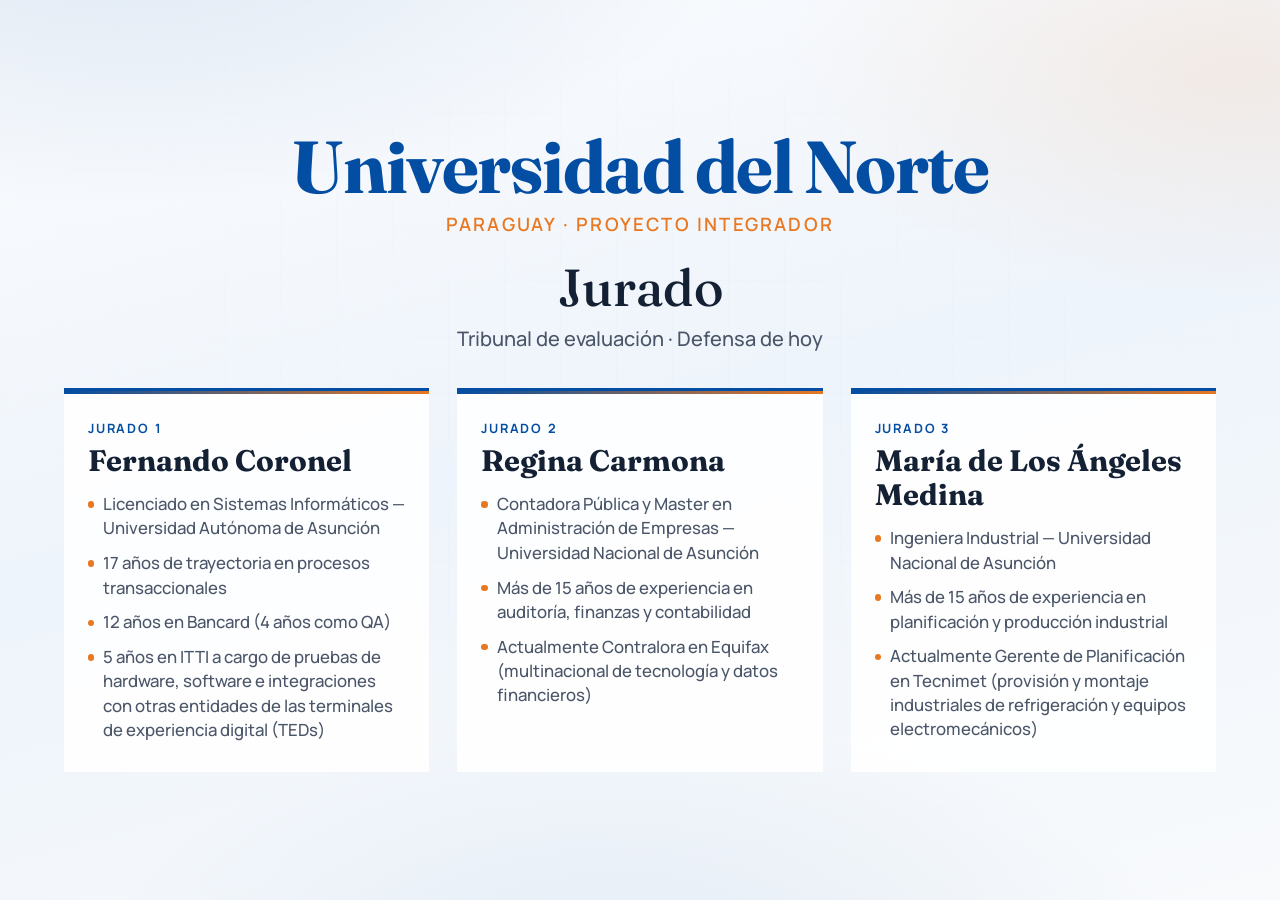
==== presentacion-jurado/index.html @ 14d4aced "Add light Uninorte jury presentation page Static Spanish projection page for the Proyecto Integrador" ====
<!DOCTYPE html>
<html lang="es">
<head>
  <meta charset="UTF-8" />
  <meta name="viewport" content="width=device-width, initial-scale=1" />
  <title>Jurado · Proyecto Integrador · Universidad del Norte</title>
  <link rel="preconnect" href="https://fonts.googleapis.com" />
  <link rel="preconnect" href="https://fonts.gstatic.com" crossorigin />
  <link href="https://fonts.googleapis.com/css2?family=Fraunces:opsz,wght@9..144,500;9..144,700&family=Manrope:wght@400;500;600;700&display=swap" rel="stylesheet" />
  <link rel="stylesheet" href="styles.css" />
</head>
<body>
  <div class="atmosphere" aria-hidden="true"></div>

  <main class="stage">
    <header class="brand-block">
      <p class="brand-mark">Universidad del Norte</p>
      <p class="brand-sub">Paraguay · Proyecto Integrador</p>
      <h1 class="title">Jurado</h1>
      <p class="lede">Tribunal de evaluación · Defensa de hoy</p>
    </header>

    <section class="profiles" aria-label="Miembros del jurado">
      <article class="profile profile--filled">
        <div class="profile__accent" aria-hidden="true"></div>
        <p class="profile__role">Jurado 1</p>
        <h2 class="profile__name">Fernando Coronel</h2>
        <ul class="profile__bio">
          <li>Licenciado en Sistemas Informáticos — Universidad Autónoma de Asunción</li>
          <li>17 años de trayectoria en procesos transaccionales</li>
          <li>12 años en Bancard (4 años como QA)</li>
          <li>5 años en ITTI a cargo de pruebas de hardware, software e integraciones con otras entidades de las terminales de experiencia digital (TEDs)</li>
        </ul>
      </article>

      <article class="profile profile--filled">
        <div class="profile__accent" aria-hidden="true"></div>
        <p class="profile__role">Jurado 2</p>
        <h2 class="profile__name">Regina Carmona</h2>
        <ul class="profile__bio">
          <li>Contadora Pública y Master en Administración de Empresas — Universidad Nacional de Asunción</li>
          <li>Más de 15 años de experiencia en auditoría, finanzas y contabilidad</li>
          <li>Actualmente Contralora en Equifax (multinacional de tecnología y datos financieros)</li>
        </ul>
      </article>

      <article class="profile profile--filled">
        <div class="profile__accent" aria-hidden="true"></div>
        <p class="profile__role">Jurado 3</p>
        <h2 class="profile__name">María de Los Ángeles Medina</h2>
        <ul class="profile__bio">
          <li>Ingeniera Industrial — Universidad Nacional de Asunción</li>
          <li>Más de 15 años de experiencia en planificación y producción industrial</li>
          <li>Actualmente Gerente de Planificación en Tecnimet (provisión y montaje industriales de refrigeración y equipos electromecánicos)</li>
        </ul>
      </article>
    </section>
  </main>
</body>
</html>
---- presentacion-jurado/styles.css ----
/* UniNorte-inspired light projection palette
   Primary blue: #034EA2 (institutional)
   Accent orange: #E87822 (warm CTA / highlight)
   Surfaces: off-white / soft blue wash — projector-safe */
:root {
  --blue: #034ea2;
  --blue-deep: #023a7a;
  --blue-soft: #e8f1fb;
  --orange: #e87822;
  --orange-soft: #fff1e4;
  --ink: #142033;
  --ink-muted: #4a5568;
  --paper: #f6f8fc;
  --paper-bright: #ffffff;
  --line: rgba(3, 78, 162, 0.14);
  --font-display: "Fraunces", "Georgia", serif;
  --font-body: "Manrope", "Segoe UI", sans-serif;
}

*,
*::before,
*::after {
  box-sizing: border-box;
}

html,
body {
  margin: 0;
  min-height: 100%;
}

body {
  font-family: var(--font-body);
  color: var(--ink);
  background: var(--paper);
  overflow-x: hidden;
}

.atmosphere {
  position: fixed;
  inset: 0;
  z-index: 0;
  pointer-events: none;
  background:
    radial-gradient(ellipse 90% 60% at 8% -10%, rgba(3, 78, 162, 0.12), transparent 55%),
    radial-gradient(ellipse 70% 50% at 96% 8%, rgba(232, 120, 34, 0.1), transparent 50%),
    radial-gradient(ellipse 80% 55% at 50% 110%, rgba(3, 78, 162, 0.08), transparent 55%),
    linear-gradient(165deg, #fbfcfe 0%, #eef4fb 48%, #f8fafc 100%);
}

.atmosphere::after {
  content: "";
  position: absolute;
  inset: 0;
  opacity: 0.35;
  background-image:
    linear-gradient(rgba(3, 78, 162, 0.035) 1px, transparent 1px),
    linear-gradient(90deg, rgba(3, 78, 162, 0.035) 1px, transparent 1px);
  background-size: 56px 56px;
  mask-image: radial-gradient(ellipse 75% 70% at 50% 40%, #000 20%, transparent 85%);
}

.stage {
  position: relative;
  z-index: 1;
  min-height: 100vh;
  display: flex;
  flex-direction: column;
  justify-content: center;
  gap: clamp(1.75rem, 4vh, 3rem);
  padding: clamp(1.5rem, 4vw, 3.5rem) clamp(1.25rem, 5vw, 4rem);
  max-width: 1280px;
  margin: 0 auto;
}

.brand-block {
  text-align: center;
  animation: rise 0.8s ease-out both;
}

.brand-mark {
  margin: 0;
  font-family: var(--font-display);
  font-weight: 700;
  font-size: clamp(2.4rem, 6.5vw, 4.6rem);
  line-height: 1.05;
  letter-spacing: -0.02em;
  color: var(--blue);
}

.brand-sub {
  margin: 0.35rem 0 0;
  font-size: clamp(0.95rem, 1.6vw, 1.15rem);
  font-weight: 600;
  letter-spacing: 0.12em;
  text-transform: uppercase;
  color: var(--orange);
}

.title {
  margin: clamp(1rem, 2.5vh, 1.6rem) 0 0;
  font-family: var(--font-display);
  font-weight: 500;
  font-size: clamp(2rem, 4.5vw, 3.25rem);
  line-height: 1.1;
  color: var(--ink);
}

.lede {
  margin: 0.5rem 0 0;
  font-size: clamp(1rem, 1.8vw, 1.25rem);
  color: var(--ink-muted);
  font-weight: 500;
}

.profiles {
  display: grid;
  grid-template-columns: repeat(3, minmax(0, 1fr));
  gap: clamp(1rem, 2.5vw, 1.75rem);
  align-items: stretch;
}

.profile {
  position: relative;
  padding: clamp(1.25rem, 2.5vw, 1.75rem) clamp(1.1rem, 2vw, 1.5rem)
    clamp(1.35rem, 2.5vw, 1.85rem);
  background: color-mix(in srgb, var(--paper-bright) 88%, transparent);
  border-top: 3px solid var(--blue);
  animation: rise 0.85s ease-out both;
}

.profile:nth-child(1) {
  animation-delay: 0.12s;
}

.profile:nth-child(2) {
  animation-delay: 0.24s;
}

.profile:nth-child(3) {
  animation-delay: 0.36s;
}

.profile__accent {
  position: absolute;
  left: 0;
  top: 0;
  width: 100%;
  height: 3px;
  background: linear-gradient(90deg, var(--blue), var(--orange));
  transform-origin: left center;
  animation: sweep 1.1s ease-out both;
}

.profile:nth-child(2) .profile__accent {
  animation-delay: 0.2s;
}

.profile:nth-child(3) .profile__accent {
  animation-delay: 0.35s;
}

.profile__role {
  margin: 0;
  font-size: 0.8rem;
  font-weight: 700;
  letter-spacing: 0.14em;
  text-transform: uppercase;
  color: var(--blue);
}

.profile__name {
  margin: 0.45rem 0 0.9rem;
  font-family: var(--font-display);
  font-weight: 700;
  font-size: clamp(1.45rem, 2.4vw, 1.85rem);
  line-height: 1.15;
  color: var(--ink);
}

.profile__bio {
  margin: 0;
  padding: 0;
  list-style: none;
  display: flex;
  flex-direction: column;
  gap: 0.65rem;
}

.profile__bio li {
  position: relative;
  padding-left: 0.95rem;
  font-size: clamp(0.92rem, 1.35vw, 1.05rem);
  line-height: 1.45;
  color: var(--ink-muted);
  font-weight: 500;
}

.profile__bio li::before {
  content: "";
  position: absolute;
  left: 0;
  top: 0.55em;
  width: 0.4rem;
  height: 0.4rem;
  border-radius: 50%;
  background: var(--orange);
}

@keyframes rise {
  from {
    opacity: 0;
    transform: translateY(14px);
  }
  to {
    opacity: 1;
    transform: translateY(0);
  }
}

@keyframes sweep {
  from {
    transform: scaleX(0);
  }
  to {
    transform: scaleX(1);
  }
}

@media (max-width: 900px) {
  .stage {
    justify-content: flex-start;
    padding-top: 2rem;
    padding-bottom: 2.5rem;
  }

  .profiles {
    grid-template-columns: 1fr;
  }

  .brand-mark {
    font-size: clamp(2rem, 9vw, 3rem);
  }
}

@media (prefers-reduced-motion: reduce) {
  .brand-block,
  .profile,
  .profile__accent {
    animation: none;
  }
}
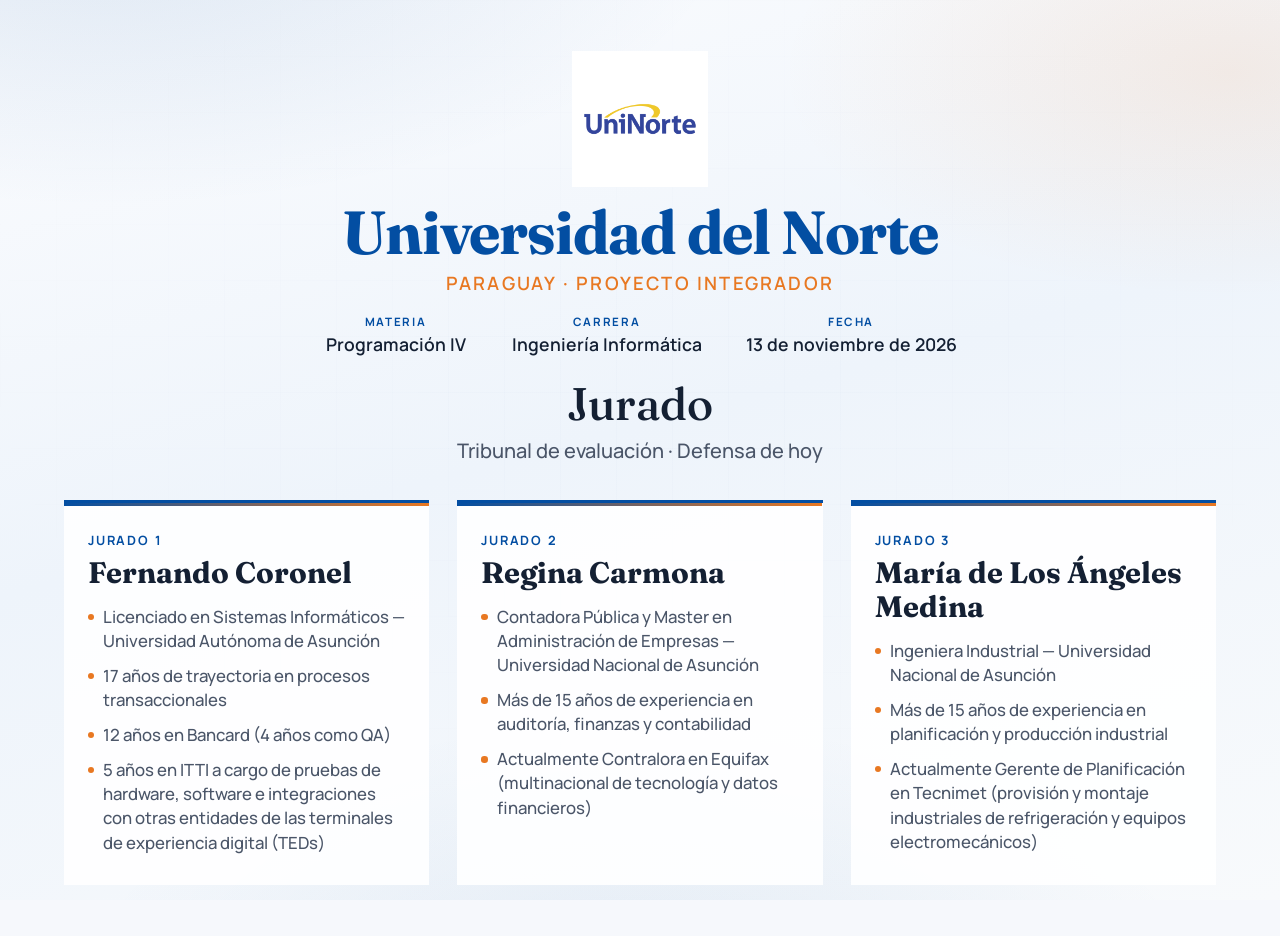
==== commit a79e5bf5: "Add Uninorte logo, course meta, and defense date Header now shows the institutional logo, Programaci" ====
--- a/presentacion-jurado/index.html
+++ b/presentacion-jurado/index.html
@@ -14,8 +14,29 @@
 
   <main class="stage">
     <header class="brand-block">
+      <img
+        class="brand-logo"
+        src="assets/uninorte-logo.png"
+        alt="Universidad del Norte"
+        width="980"
+        height="980"
+      />
       <p class="brand-mark">Universidad del Norte</p>
       <p class="brand-sub">Paraguay · Proyecto Integrador</p>
+      <dl class="meta">
+        <div class="meta__item">
+          <dt>Materia</dt>
+          <dd>Programación IV</dd>
+        </div>
+        <div class="meta__item">
+          <dt>Carrera</dt>
+          <dd>Ingeniería Informática</dd>
+        </div>
+        <div class="meta__item">
+          <dt>Fecha</dt>
+          <dd><time datetime="2026-11-13">13 de noviembre de 2026</time></dd>
+        </div>
+      </dl>
       <h1 class="title">Jurado</h1>
       <p class="lede">Tribunal de evaluación · Defensa de hoy</p>
     </header>
--- a/presentacion-jurado/styles.css
+++ b/presentacion-jurado/styles.css
@@ -78,11 +78,19 @@
   animation: rise 0.8s ease-out both;
 }
 
+.brand-logo {
+  display: block;
+  width: clamp(5.5rem, 12vw, 8.5rem);
+  height: auto;
+  margin: 0 auto 0.85rem;
+  object-fit: contain;
+}
+
 .brand-mark {
   margin: 0;
   font-family: var(--font-display);
   font-weight: 700;
-  font-size: clamp(2.4rem, 6.5vw, 4.6rem);
+  font-size: clamp(2.1rem, 5.5vw, 3.8rem);
   line-height: 1.05;
   letter-spacing: -0.02em;
   color: var(--blue);
@@ -97,11 +105,42 @@
   color: var(--orange);
 }
 
+.meta {
+  display: flex;
+  flex-wrap: wrap;
+  justify-content: center;
+  gap: clamp(0.75rem, 2vw, 1.75rem) clamp(1.25rem, 3.5vw, 2.75rem);
+  margin: clamp(0.9rem, 2vh, 1.35rem) auto 0;
+  max-width: 52rem;
+}
+
+.meta__item {
+  margin: 0;
+  text-align: center;
+  min-width: 9rem;
+}
+
+.meta dt {
+  margin: 0;
+  font-size: 0.72rem;
+  font-weight: 700;
+  letter-spacing: 0.14em;
+  text-transform: uppercase;
+  color: var(--blue);
+}
+
+.meta dd {
+  margin: 0.2rem 0 0;
+  font-size: clamp(0.95rem, 1.5vw, 1.1rem);
+  font-weight: 600;
+  color: var(--ink);
+}
+
 .title {
   margin: clamp(1rem, 2.5vh, 1.6rem) 0 0;
   font-family: var(--font-display);
   font-weight: 500;
-  font-size: clamp(2rem, 4.5vw, 3.25rem);
+  font-size: clamp(1.85rem, 4vw, 2.85rem);
   line-height: 1.1;
   color: var(--ink);
 }
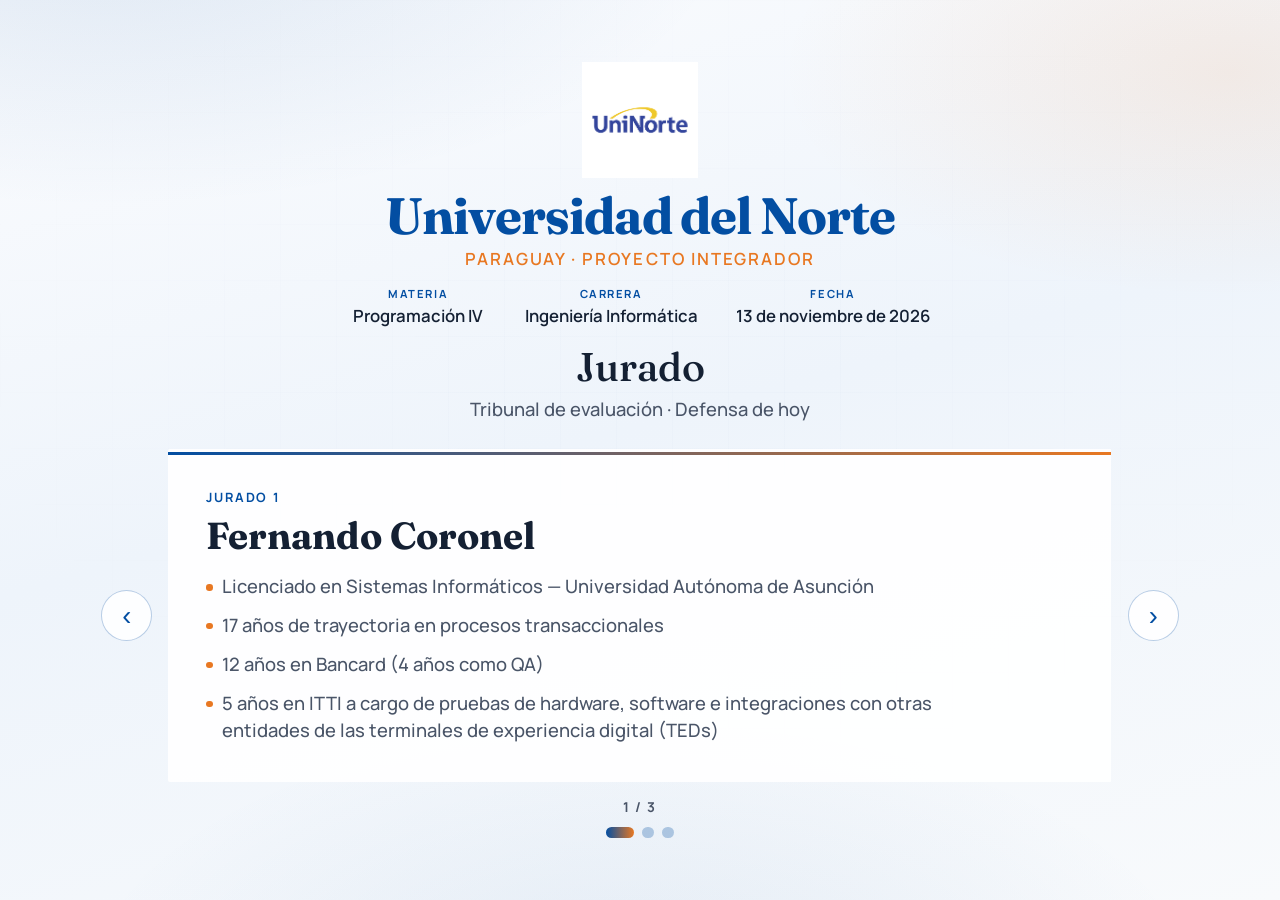
==== commit cf976b39: "Add click-only juror carousel with smooth transitions Replace the three-column grid with a click-dri" ====
--- a/presentacion-jurado/index.html
+++ b/presentacion-jurado/index.html
@@ -41,41 +41,77 @@
       <p class="lede">Tribunal de evaluación · Defensa de hoy</p>
     </header>
 
-    <section class="profiles" aria-label="Miembros del jurado">
-      <article class="profile profile--filled">
-        <div class="profile__accent" aria-hidden="true"></div>
-        <p class="profile__role">Jurado 1</p>
-        <h2 class="profile__name">Fernando Coronel</h2>
-        <ul class="profile__bio">
-          <li>Licenciado en Sistemas Informáticos — Universidad Autónoma de Asunción</li>
-          <li>17 años de trayectoria en procesos transaccionales</li>
-          <li>12 años en Bancard (4 años como QA)</li>
-          <li>5 años en ITTI a cargo de pruebas de hardware, software e integraciones con otras entidades de las terminales de experiencia digital (TEDs)</li>
-        </ul>
-      </article>
+    <section
+      class="carousel"
+      aria-roledescription="carrusel"
+      aria-label="Miembros del jurado"
+      data-carousel
+    >
+      <div class="carousel__shell">
+        <button
+          type="button"
+          class="carousel__nav carousel__nav--prev"
+          data-carousel-prev
+          aria-label="Jurado anterior"
+        >
+          <span aria-hidden="true">‹</span>
+        </button>
 
-      <article class="profile profile--filled">
-        <div class="profile__accent" aria-hidden="true"></div>
-        <p class="profile__role">Jurado 2</p>
-        <h2 class="profile__name">Regina Carmona</h2>
-        <ul class="profile__bio">
-          <li>Contadora Pública y Master en Administración de Empresas — Universidad Nacional de Asunción</li>
-          <li>Más de 15 años de experiencia en auditoría, finanzas y contabilidad</li>
-          <li>Actualmente Contralora en Equifax (multinacional de tecnología y datos financieros)</li>
-        </ul>
-      </article>
+        <div class="carousel__viewport">
+          <div class="carousel__track" data-carousel-track>
+            <article class="carousel__slide profile is-active" data-carousel-slide aria-hidden="false">
+              <div class="profile__accent" aria-hidden="true"></div>
+              <p class="profile__role">Jurado 1</p>
+              <h2 class="profile__name">Fernando Coronel</h2>
+              <ul class="profile__bio">
+                <li>Licenciado en Sistemas Informáticos — Universidad Autónoma de Asunción</li>
+                <li>17 años de trayectoria en procesos transaccionales</li>
+                <li>12 años en Bancard (4 años como QA)</li>
+                <li>5 años en ITTI a cargo de pruebas de hardware, software e integraciones con otras entidades de las terminales de experiencia digital (TEDs)</li>
+              </ul>
+            </article>
 
-      <article class="profile profile--filled">
-        <div class="profile__accent" aria-hidden="true"></div>
-        <p class="profile__role">Jurado 3</p>
-        <h2 class="profile__name">María de Los Ángeles Medina</h2>
-        <ul class="profile__bio">
-          <li>Ingeniera Industrial — Universidad Nacional de Asunción</li>
-          <li>Más de 15 años de experiencia en planificación y producción industrial</li>
-          <li>Actualmente Gerente de Planificación en Tecnimet (provisión y montaje industriales de refrigeración y equipos electromecánicos)</li>
-        </ul>
-      </article>
+            <article class="carousel__slide profile" data-carousel-slide aria-hidden="true">
+              <div class="profile__accent" aria-hidden="true"></div>
+              <p class="profile__role">Jurado 2</p>
+              <h2 class="profile__name">Regina Carmona</h2>
+              <ul class="profile__bio">
+                <li>Contadora Pública y Master en Administración de Empresas — Universidad Nacional de Asunción</li>
+                <li>Más de 15 años de experiencia en auditoría, finanzas y contabilidad</li>
+                <li>Actualmente Contralora en Equifax (multinacional de tecnología y datos financieros)</li>
+              </ul>
+            </article>
+
+            <article class="carousel__slide profile" data-carousel-slide aria-hidden="true">
+              <div class="profile__accent" aria-hidden="true"></div>
+              <p class="profile__role">Jurado 3</p>
+              <h2 class="profile__name">María de Los Ángeles Medina</h2>
+              <ul class="profile__bio">
+                <li>Ingeniera Industrial — Universidad Nacional de Asunción</li>
+                <li>Más de 15 años de experiencia en planificación y producción industrial</li>
+                <li>Actualmente Gerente de Planificación en Tecnimet (provisión y montaje industriales de refrigeración y equipos electromecánicos)</li>
+              </ul>
+            </article>
+          </div>
+        </div>
+
+        <button
+          type="button"
+          class="carousel__nav carousel__nav--next"
+          data-carousel-next
+          aria-label="Jurado siguiente"
+        >
+          <span aria-hidden="true">›</span>
+        </button>
+      </div>
+
+      <div class="carousel__footer">
+        <p class="carousel__status" data-carousel-status aria-live="polite">1 / 3</p>
+        <div class="carousel__dots" data-carousel-dots role="tablist" aria-label="Seleccionar jurado"></div>
+      </div>
     </section>
   </main>
+
+  <script src="carousel.js" defer></script>
 </body>
 </html>
--- a/presentacion-jurado/styles.css
+++ b/presentacion-jurado/styles.css
@@ -15,6 +15,7 @@
   --line: rgba(3, 78, 162, 0.14);
   --font-display: "Fraunces", "Georgia", serif;
   --font-body: "Manrope", "Segoe UI", sans-serif;
+  --ease-carousel: cubic-bezier(0.22, 1, 0.36, 1);
 }
 
 *,
@@ -67,9 +68,9 @@
   display: flex;
   flex-direction: column;
   justify-content: center;
-  gap: clamp(1.75rem, 4vh, 3rem);
-  padding: clamp(1.5rem, 4vw, 3.5rem) clamp(1.25rem, 5vw, 4rem);
-  max-width: 1280px;
+  gap: clamp(1.25rem, 3vh, 2.25rem);
+  padding: clamp(1.25rem, 3.5vw, 3rem) clamp(1rem, 4vw, 3.5rem);
+  max-width: 1180px;
   margin: 0 auto;
 }
 
@@ -80,9 +81,9 @@
 
 .brand-logo {
   display: block;
-  width: clamp(5.5rem, 12vw, 8.5rem);
+  width: clamp(4.75rem, 10vw, 7.25rem);
   height: auto;
-  margin: 0 auto 0.85rem;
+  margin: 0 auto 0.7rem;
   object-fit: contain;
 }
 
@@ -90,15 +91,15 @@
   margin: 0;
   font-family: var(--font-display);
   font-weight: 700;
-  font-size: clamp(2.1rem, 5.5vw, 3.8rem);
+  font-size: clamp(1.85rem, 4.8vw, 3.2rem);
   line-height: 1.05;
   letter-spacing: -0.02em;
   color: var(--blue);
 }
 
 .brand-sub {
-  margin: 0.35rem 0 0;
-  font-size: clamp(0.95rem, 1.6vw, 1.15rem);
+  margin: 0.3rem 0 0;
+  font-size: clamp(0.9rem, 1.5vw, 1.05rem);
   font-weight: 600;
   letter-spacing: 0.12em;
   text-transform: uppercase;
@@ -109,20 +110,20 @@
   display: flex;
   flex-wrap: wrap;
   justify-content: center;
-  gap: clamp(0.75rem, 2vw, 1.75rem) clamp(1.25rem, 3.5vw, 2.75rem);
-  margin: clamp(0.9rem, 2vh, 1.35rem) auto 0;
+  gap: clamp(0.65rem, 1.8vw, 1.5rem) clamp(1rem, 3vw, 2.4rem);
+  margin: clamp(0.75rem, 1.8vh, 1.1rem) auto 0;
   max-width: 52rem;
 }
 
 .meta__item {
   margin: 0;
   text-align: center;
-  min-width: 9rem;
+  min-width: 8.5rem;
 }
 
 .meta dt {
   margin: 0;
-  font-size: 0.72rem;
+  font-size: 0.7rem;
   font-weight: 700;
   letter-spacing: 0.14em;
   text-transform: uppercase;
@@ -130,54 +131,167 @@
 }
 
 .meta dd {
-  margin: 0.2rem 0 0;
-  font-size: clamp(0.95rem, 1.5vw, 1.1rem);
+  margin: 0.18rem 0 0;
+  font-size: clamp(0.92rem, 1.4vw, 1.05rem);
   font-weight: 600;
   color: var(--ink);
 }
 
 .title {
-  margin: clamp(1rem, 2.5vh, 1.6rem) 0 0;
+  margin: clamp(0.85rem, 2vh, 1.25rem) 0 0;
   font-family: var(--font-display);
   font-weight: 500;
-  font-size: clamp(1.85rem, 4vw, 2.85rem);
+  font-size: clamp(1.7rem, 3.6vw, 2.5rem);
   line-height: 1.1;
   color: var(--ink);
 }
 
 .lede {
-  margin: 0.5rem 0 0;
-  font-size: clamp(1rem, 1.8vw, 1.25rem);
+  margin: 0.4rem 0 0;
+  font-size: clamp(0.95rem, 1.6vw, 1.15rem);
   color: var(--ink-muted);
   font-weight: 500;
 }
 
-.profiles {
+/* —— Carousel —— */
+.carousel {
+  width: 100%;
+  animation: rise 0.85s ease-out both;
+  animation-delay: 0.12s;
+}
+
+.carousel__shell {
   display: grid;
-  grid-template-columns: repeat(3, minmax(0, 1fr));
-  gap: clamp(1rem, 2.5vw, 1.75rem);
-  align-items: stretch;
+  grid-template-columns: auto minmax(0, 1fr) auto;
+  align-items: center;
+  gap: clamp(0.5rem, 1.5vw, 1rem);
+}
+
+.carousel__viewport {
+  overflow: hidden;
+  border-radius: 2px;
+  isolation: isolate;
+}
+
+.carousel__track {
+  --carousel-index: 0;
+  display: flex;
+  width: 100%;
+  transform: translate3d(calc(var(--carousel-index) * -100%), 0, 0);
+  transition: transform 0.62s var(--ease-carousel);
+  will-change: transform;
+}
+
+.carousel__slide {
+  flex: 0 0 100%;
+  width: 100%;
+  min-width: 100%;
+  opacity: 0.35;
+  transform: scale(0.965) translateY(8px);
+  filter: blur(0.4px);
+  transition:
+    opacity 0.55s var(--ease-carousel),
+    transform 0.62s var(--ease-carousel),
+    filter 0.55s var(--ease-carousel);
+}
+
+.carousel__slide.is-active {
+  opacity: 1;
+  transform: scale(1) translateY(0);
+  filter: none;
+}
+
+.carousel__nav {
+  appearance: none;
+  border: 1.5px solid color-mix(in srgb, var(--blue) 28%, transparent);
+  background: color-mix(in srgb, var(--paper-bright) 86%, transparent);
+  color: var(--blue);
+  width: clamp(2.6rem, 5vw, 3.2rem);
+  height: clamp(2.6rem, 5vw, 3.2rem);
+  border-radius: 999px;
+  cursor: pointer;
+  display: grid;
+  place-items: center;
+  font-size: 1.7rem;
+  line-height: 1;
+  padding: 0;
+  transition:
+    background 0.25s ease,
+    border-color 0.25s ease,
+    color 0.25s ease,
+    transform 0.25s var(--ease-carousel);
+}
+
+.carousel__nav:hover {
+  background: var(--blue);
+  border-color: var(--blue);
+  color: #fff;
+}
+
+.carousel__nav:active {
+  transform: scale(0.94);
+}
+
+.carousel__nav:focus-visible {
+  outline: 2px solid var(--orange);
+  outline-offset: 3px;
+}
+
+.carousel__footer {
+  display: flex;
+  flex-direction: column;
+  align-items: center;
+  gap: 0.7rem;
+  margin-top: 1rem;
+}
+
+.carousel__status {
+  margin: 0;
+  font-size: 0.85rem;
+  font-weight: 700;
+  letter-spacing: 0.12em;
+  text-transform: uppercase;
+  color: var(--ink-muted);
+}
+
+.carousel__dots {
+  display: flex;
+  gap: 0.55rem;
+  align-items: center;
+}
+
+.carousel__dot {
+  appearance: none;
+  border: 0;
+  padding: 0;
+  width: 0.7rem;
+  height: 0.7rem;
+  border-radius: 999px;
+  background: color-mix(in srgb, var(--blue) 28%, transparent);
+  cursor: pointer;
+  transition:
+    width 0.35s var(--ease-carousel),
+    background 0.35s ease,
+    transform 0.25s ease;
+}
+
+.carousel__dot.is-active {
+  width: 1.7rem;
+  background: linear-gradient(90deg, var(--blue), var(--orange));
+}
+
+.carousel__dot:focus-visible {
+  outline: 2px solid var(--orange);
+  outline-offset: 3px;
 }
 
 .profile {
   position: relative;
-  padding: clamp(1.25rem, 2.5vw, 1.75rem) clamp(1.1rem, 2vw, 1.5rem)
-    clamp(1.35rem, 2.5vw, 1.85rem);
-  background: color-mix(in srgb, var(--paper-bright) 88%, transparent);
-  border-top: 3px solid var(--blue);
-  animation: rise 0.85s ease-out both;
-}
-
-.profile:nth-child(1) {
-  animation-delay: 0.12s;
-}
-
-.profile:nth-child(2) {
-  animation-delay: 0.24s;
-}
-
-.profile:nth-child(3) {
-  animation-delay: 0.36s;
+  padding: clamp(1.5rem, 3vw, 2.25rem) clamp(1.35rem, 3vw, 2.5rem)
+    clamp(1.6rem, 3vw, 2.35rem);
+  background: color-mix(in srgb, var(--paper-bright) 90%, transparent);
+  border-top: 3px solid transparent;
+  min-height: clamp(16rem, 34vh, 22rem);
 }
 
 .profile__accent {
@@ -188,15 +302,6 @@
   height: 3px;
   background: linear-gradient(90deg, var(--blue), var(--orange));
   transform-origin: left center;
-  animation: sweep 1.1s ease-out both;
-}
-
-.profile:nth-child(2) .profile__accent {
-  animation-delay: 0.2s;
-}
-
-.profile:nth-child(3) .profile__accent {
-  animation-delay: 0.35s;
 }
 
 .profile__role {
@@ -209,10 +314,10 @@
 }
 
 .profile__name {
-  margin: 0.45rem 0 0.9rem;
+  margin: 0.5rem 0 1rem;
   font-family: var(--font-display);
   font-weight: 700;
-  font-size: clamp(1.45rem, 2.4vw, 1.85rem);
+  font-size: clamp(1.7rem, 3.2vw, 2.35rem);
   line-height: 1.15;
   color: var(--ink);
 }
@@ -223,14 +328,15 @@
   list-style: none;
   display: flex;
   flex-direction: column;
-  gap: 0.65rem;
+  gap: 0.7rem;
+  max-width: 46rem;
 }
 
 .profile__bio li {
   position: relative;
-  padding-left: 0.95rem;
-  font-size: clamp(0.92rem, 1.35vw, 1.05rem);
-  line-height: 1.45;
+  padding-left: 1rem;
+  font-size: clamp(1rem, 1.55vw, 1.15rem);
+  line-height: 1.5;
   color: var(--ink-muted);
   font-weight: 500;
 }
@@ -239,7 +345,7 @@
   content: "";
   position: absolute;
   left: 0;
-  top: 0.55em;
+  top: 0.6em;
   width: 0.4rem;
   height: 0.4rem;
   border-radius: 50%;
@@ -257,35 +363,64 @@
   }
 }
 
-@keyframes sweep {
-  from {
-    transform: scaleX(0);
-  }
-  to {
-    transform: scaleX(1);
-  }
-}
-
-@media (max-width: 900px) {
+@media (max-width: 700px) {
   .stage {
     justify-content: flex-start;
-    padding-top: 2rem;
-    padding-bottom: 2.5rem;
-  }
-
-  .profiles {
+    padding-top: 1.5rem;
+    padding-bottom: 2rem;
+  }
+
+  .carousel__shell {
     grid-template-columns: 1fr;
+    grid-template-areas:
+      "viewport"
+      "nav";
+    gap: 0.85rem;
+  }
+
+  .carousel__viewport {
+    grid-area: viewport;
+  }
+
+  .carousel__nav--prev,
+  .carousel__nav--next {
+    justify-self: center;
+  }
+
+  .carousel__shell {
+    display: flex;
+    flex-wrap: wrap;
+    justify-content: center;
+  }
+
+  .carousel__viewport {
+    flex: 1 1 100%;
+    order: 1;
+  }
+
+  .carousel__nav--prev {
+    order: 2;
+  }
+
+  .carousel__nav--next {
+    order: 3;
   }
 
   .brand-mark {
-    font-size: clamp(2rem, 9vw, 3rem);
+    font-size: clamp(1.75rem, 8vw, 2.6rem);
   }
 }
 
 @media (prefers-reduced-motion: reduce) {
   .brand-block,
-  .profile,
-  .profile__accent {
+  .carousel {
     animation: none;
   }
-}
+
+  .carousel__track,
+  .carousel__slide,
+  .carousel__nav,
+  .carousel__dot {
+    transition: none;
+  }
+}
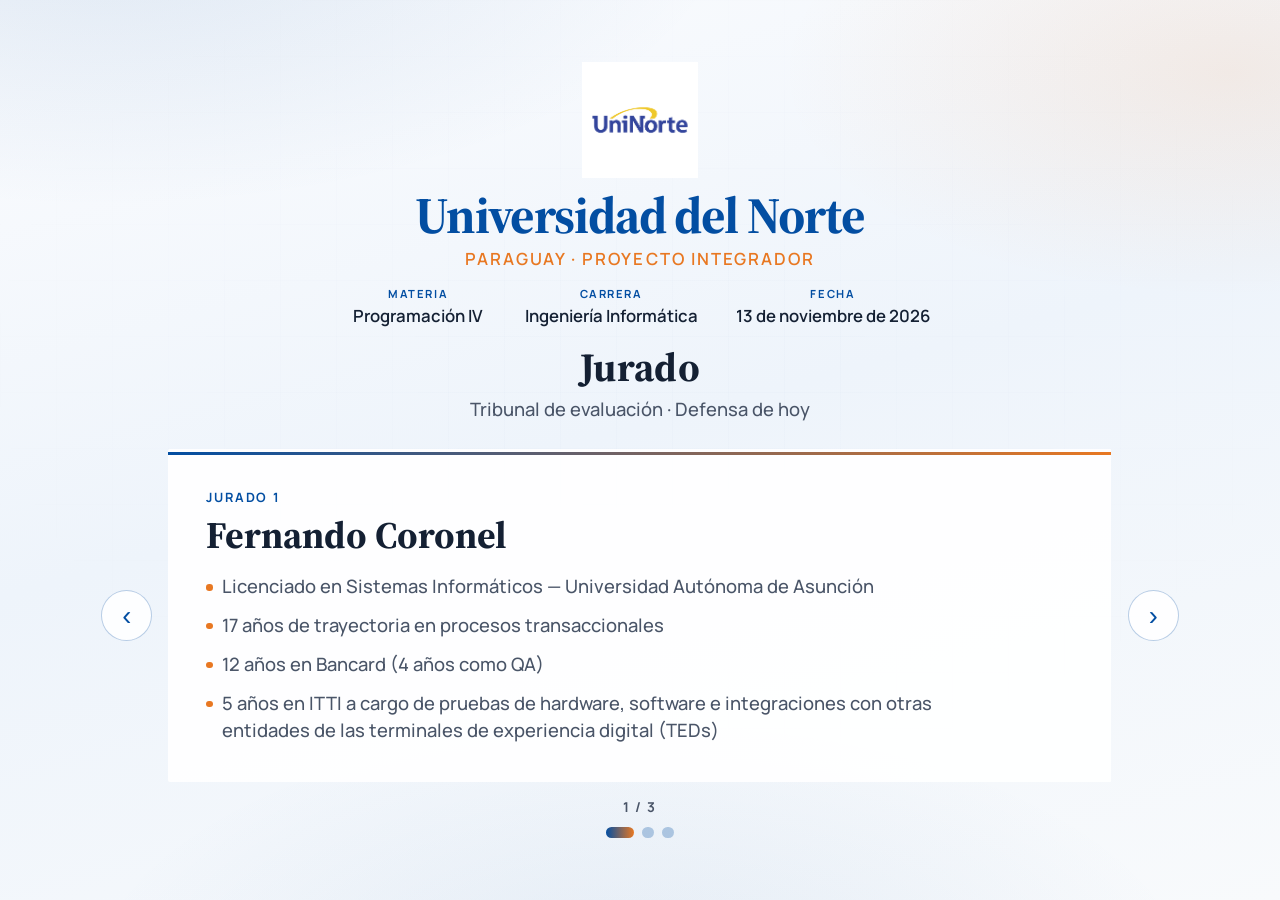
==== commit fb70551d: "Fix awkward Jurado J by switching display font Replace Fraunces (wonky J) with Source Serif 4 for ti" ====
--- a/presentacion-jurado/index.html
+++ b/presentacion-jurado/index.html
@@ -6,7 +6,7 @@
   <title>Jurado · Proyecto Integrador · Universidad del Norte</title>
   <link rel="preconnect" href="https://fonts.googleapis.com" />
   <link rel="preconnect" href="https://fonts.gstatic.com" crossorigin />
-  <link href="https://fonts.googleapis.com/css2?family=Fraunces:opsz,wght@9..144,500;9..144,700&family=Manrope:wght@400;500;600;700&display=swap" rel="stylesheet" />
+  <link href="https://fonts.googleapis.com/css2?family=Manrope:wght@400;500;600;700&family=Source+Serif+4:opsz,wght@8..60,500;8..60,700&display=swap" rel="stylesheet" />
   <link rel="stylesheet" href="styles.css" />
 </head>
 <body>
--- a/presentacion-jurado/styles.css
+++ b/presentacion-jurado/styles.css
@@ -13,7 +13,7 @@
   --paper: #f6f8fc;
   --paper-bright: #ffffff;
   --line: rgba(3, 78, 162, 0.14);
-  --font-display: "Fraunces", "Georgia", serif;
+  --font-display: "Source Serif 4", "Georgia", serif;
   --font-body: "Manrope", "Segoe UI", sans-serif;
   --ease-carousel: cubic-bezier(0.22, 1, 0.36, 1);
 }
@@ -140,9 +140,11 @@
 .title {
   margin: clamp(0.85rem, 2vh, 1.25rem) 0 0;
   font-family: var(--font-display);
-  font-weight: 500;
+  font-weight: 700;
   font-size: clamp(1.7rem, 3.6vw, 2.5rem);
   line-height: 1.1;
+  letter-spacing: 0.01em;
+  font-optical-sizing: auto;
   color: var(--ink);
 }
 
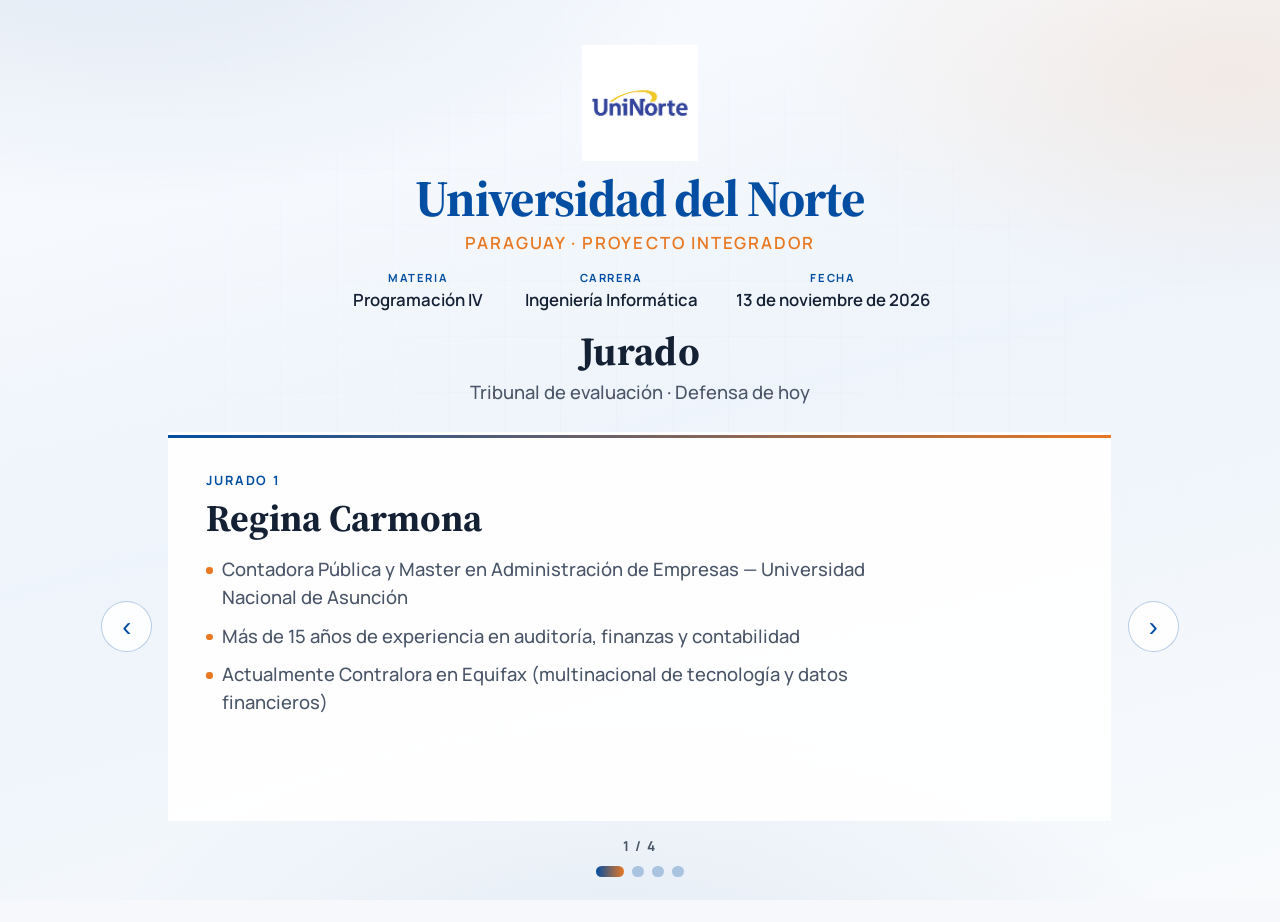
==== commit f1d0711a: "Add Rebeca Agüero and put women first in the jury Insert the fourth juror profile and reorder the ca" ====
--- a/presentacion-jurado/index.html
+++ b/presentacion-jurado/index.html
@@ -62,18 +62,6 @@
             <article class="carousel__slide profile is-active" data-carousel-slide aria-hidden="false">
               <div class="profile__accent" aria-hidden="true"></div>
               <p class="profile__role">Jurado 1</p>
-              <h2 class="profile__name">Fernando Coronel</h2>
-              <ul class="profile__bio">
-                <li>Licenciado en Sistemas Informáticos — Universidad Autónoma de Asunción</li>
-                <li>17 años de trayectoria en procesos transaccionales</li>
-                <li>12 años en Bancard (4 años como QA)</li>
-                <li>5 años en ITTI a cargo de pruebas de hardware, software e integraciones con otras entidades de las terminales de experiencia digital (TEDs)</li>
-              </ul>
-            </article>
-
-            <article class="carousel__slide profile" data-carousel-slide aria-hidden="true">
-              <div class="profile__accent" aria-hidden="true"></div>
-              <p class="profile__role">Jurado 2</p>
               <h2 class="profile__name">Regina Carmona</h2>
               <ul class="profile__bio">
                 <li>Contadora Pública y Master en Administración de Empresas — Universidad Nacional de Asunción</li>
@@ -84,12 +72,36 @@
 
             <article class="carousel__slide profile" data-carousel-slide aria-hidden="true">
               <div class="profile__accent" aria-hidden="true"></div>
-              <p class="profile__role">Jurado 3</p>
+              <p class="profile__role">Jurado 2</p>
               <h2 class="profile__name">María de Los Ángeles Medina</h2>
               <ul class="profile__bio">
                 <li>Ingeniera Industrial — Universidad Nacional de Asunción</li>
                 <li>Más de 15 años de experiencia en planificación y producción industrial</li>
                 <li>Actualmente Gerente de Planificación en Tecnimet (provisión y montaje industriales de refrigeración y equipos electromecánicos)</li>
+              </ul>
+            </article>
+
+            <article class="carousel__slide profile" data-carousel-slide aria-hidden="true">
+              <div class="profile__accent" aria-hidden="true"></div>
+              <p class="profile__role">Jurado 3</p>
+              <h2 class="profile__name">Rebeca Agüero</h2>
+              <ul class="profile__bio">
+                <li>Experiencia en inteligencia de negocios, análisis de datos y planificación comercial</li>
+                <li>Supervisora de Business Intelligence en Distribuidora Gloria y jefa de Business Intelligence Financiero en Cadena Real</li>
+                <li>En Nestlé Paraguay estuvo a cargo del área de Business Intelligence hasta mayo de este año</li>
+                <li>Actualmente se desempeña en un rol estratégico dentro del área de Planificación y Desarrollo Comercial</li>
+              </ul>
+            </article>
+
+            <article class="carousel__slide profile" data-carousel-slide aria-hidden="true">
+              <div class="profile__accent" aria-hidden="true"></div>
+              <p class="profile__role">Jurado 4</p>
+              <h2 class="profile__name">Fernando Coronel</h2>
+              <ul class="profile__bio">
+                <li>Licenciado en Sistemas Informáticos — Universidad Autónoma de Asunción</li>
+                <li>17 años de trayectoria en procesos transaccionales</li>
+                <li>12 años en Bancard (4 años como QA)</li>
+                <li>5 años en ITTI a cargo de pruebas de hardware, software e integraciones con otras entidades de las terminales de experiencia digital (TEDs)</li>
               </ul>
             </article>
           </div>
@@ -106,7 +118,7 @@
       </div>
 
       <div class="carousel__footer">
-        <p class="carousel__status" data-carousel-status aria-live="polite">1 / 3</p>
+        <p class="carousel__status" data-carousel-status aria-live="polite">1 / 4</p>
         <div class="carousel__dots" data-carousel-dots role="tablist" aria-label="Seleccionar jurado"></div>
       </div>
     </section>
